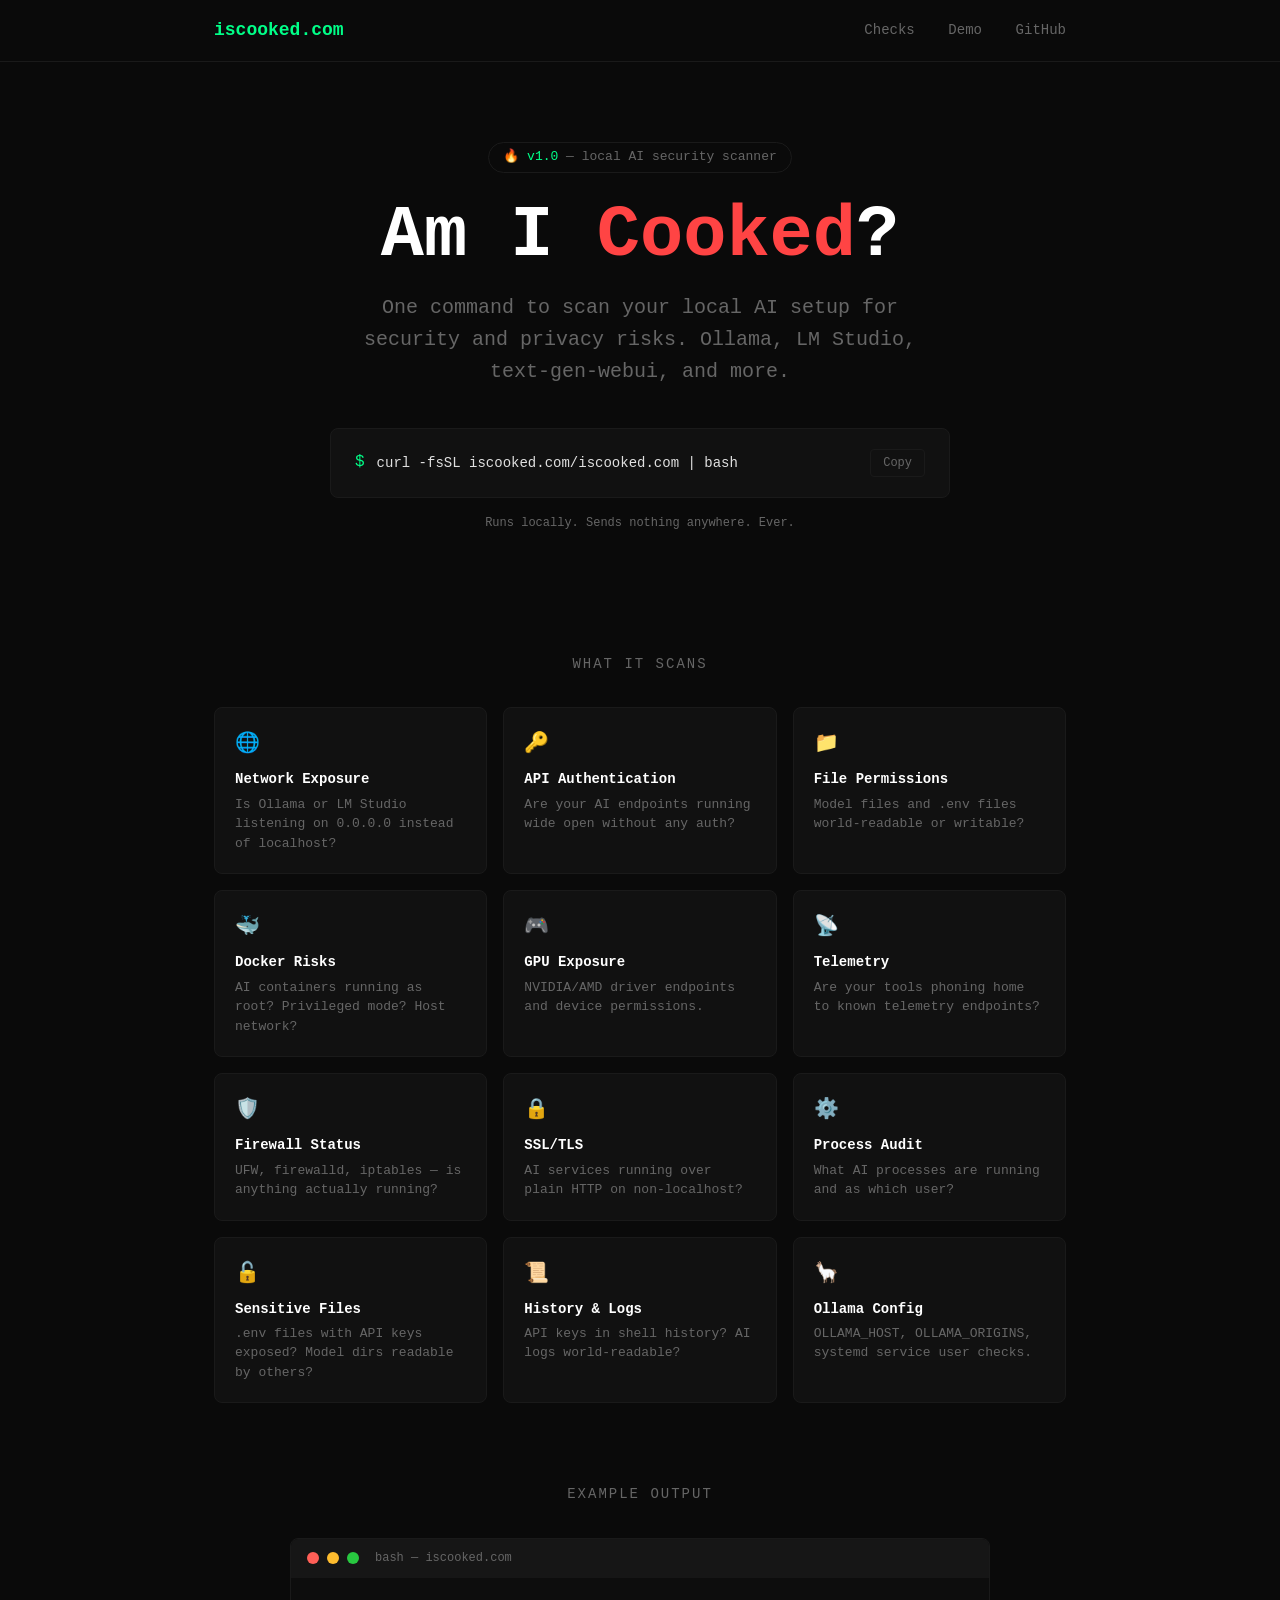
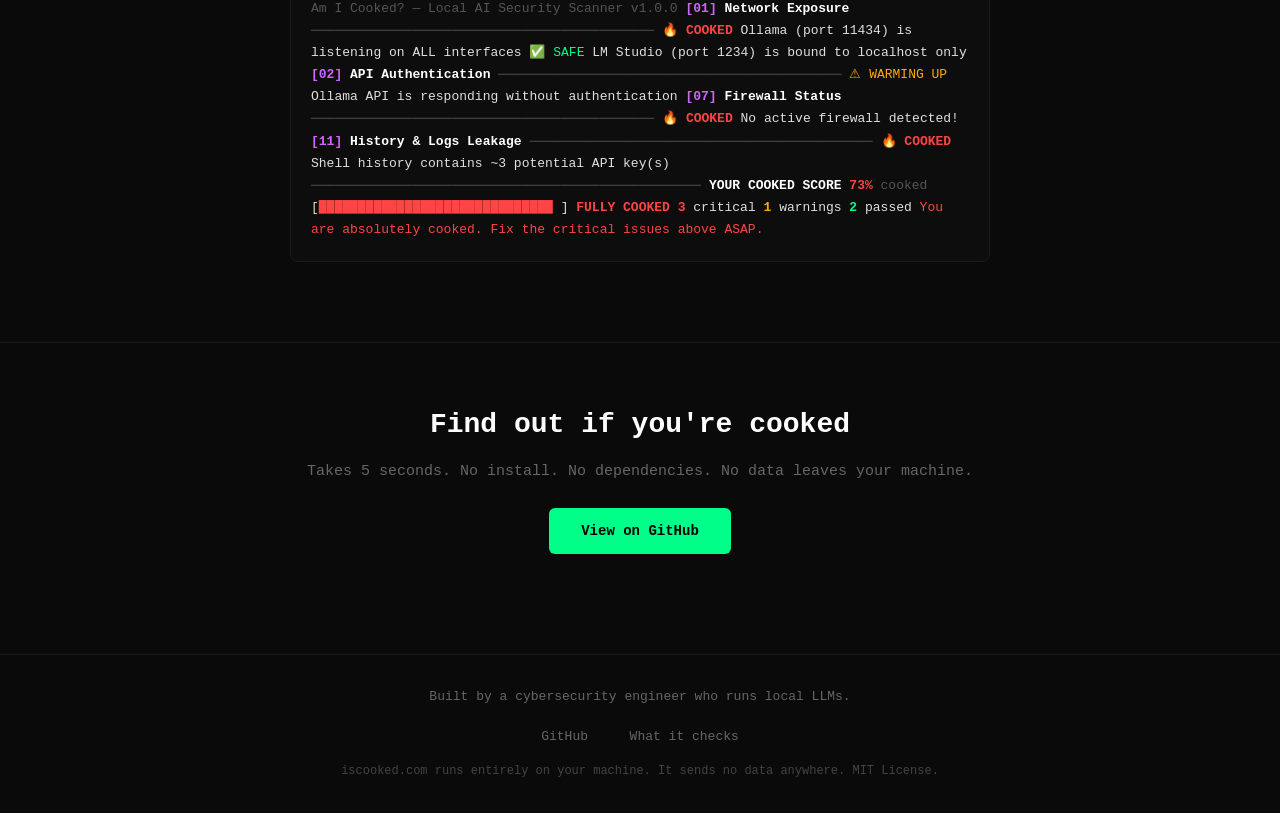
==== site/index.html @ acf77694 "Rebrand cooked.sh to iscooked.com Update all domain references across README.md, cooked.sh, and site" ====
<!DOCTYPE html>
<html lang="en">
<head>
    <meta charset="UTF-8">
    <meta name="viewport" content="width=device-width, initial-scale=1.0">
    <title>iscooked.com — Am I Cooked? Local AI Security Scanner</title>
    <meta name="description" content="Scan your local AI setup for security and privacy risks. One command to find out if your Ollama, LM Studio, or self-hosted LLM setup is cooked.">
    <style>
        * { margin: 0; padding: 0; box-sizing: border-box; }

        :root {
            --bg: #0a0a0a;
            --surface: #111111;
            --border: #1a1a1a;
            --text: #e0e0e0;
            --text-dim: #666;
            --green: #00ff88;
            --green-dim: #00cc6a;
            --red: #ff4444;
            --yellow: #ffaa00;
            --cyan: #00ccff;
            --magenta: #cc66ff;
        }

        body {
            font-family: 'SF Mono', 'Fira Code', 'JetBrains Mono', 'Cascadia Code', monospace;
            background: var(--bg);
            color: var(--text);
            line-height: 1.6;
            overflow-x: hidden;
        }

        a { color: var(--green); text-decoration: none; }
        a:hover { text-decoration: underline; }

        .container {
            max-width: 900px;
            margin: 0 auto;
            padding: 0 24px;
        }

        /* ─── Nav ─── */
        nav {
            border-bottom: 1px solid var(--border);
            padding: 16px 0;
        }
        nav .container {
            display: flex;
            justify-content: space-between;
            align-items: center;
        }
        .logo {
            font-weight: 700;
            font-size: 18px;
            color: var(--green);
        }
        .nav-links a {
            color: var(--text-dim);
            margin-left: 24px;
            font-size: 14px;
        }
        .nav-links a:hover { color: var(--green); }

        /* ─── Hero ─── */
        .hero {
            padding: 80px 0 60px;
            text-align: center;
        }
        .hero-badge {
            display: inline-block;
            padding: 4px 14px;
            border: 1px solid var(--border);
            border-radius: 20px;
            font-size: 13px;
            color: var(--text-dim);
            margin-bottom: 24px;
        }
        .hero-badge span { color: var(--green); }
        h1 {
            font-size: clamp(40px, 8vw, 72px);
            line-height: 1.1;
            margin-bottom: 16px;
            color: #fff;
        }
        h1 .fire { color: var(--red); }
        .tagline {
            font-size: clamp(16px, 2.5vw, 20px);
            color: var(--text-dim);
            max-width: 600px;
            margin: 0 auto 40px;
        }

        /* ─── Install Box ─── */
        .install-box {
            background: var(--surface);
            border: 1px solid var(--border);
            border-radius: 8px;
            padding: 20px 24px;
            max-width: 620px;
            margin: 0 auto 16px;
            display: flex;
            align-items: center;
            gap: 12px;
            cursor: pointer;
            transition: border-color 0.2s;
        }
        .install-box:hover { border-color: var(--green); }
        .install-prefix { color: var(--green); user-select: none; }
        .install-cmd { color: var(--text); flex: 1; text-align: left; font-size: 14px; word-break: break-all; }
        .install-copy {
            background: none;
            border: 1px solid var(--border);
            color: var(--text-dim);
            padding: 6px 12px;
            border-radius: 4px;
            cursor: pointer;
            font-family: inherit;
            font-size: 12px;
            transition: all 0.2s;
            white-space: nowrap;
        }
        .install-copy:hover { border-color: var(--green); color: var(--green); }
        .install-note {
            font-size: 12px;
            color: var(--text-dim);
            margin-bottom: 60px;
        }

        /* ─── Checks Grid ─── */
        .section-title {
            font-size: 14px;
            text-transform: uppercase;
            letter-spacing: 2px;
            color: var(--text-dim);
            text-align: center;
            margin-bottom: 32px;
        }
        .checks-grid {
            display: grid;
            grid-template-columns: repeat(auto-fill, minmax(250px, 1fr));
            gap: 16px;
            margin-bottom: 80px;
        }
        .check-card {
            background: var(--surface);
            border: 1px solid var(--border);
            border-radius: 8px;
            padding: 20px;
            transition: border-color 0.2s;
        }
        .check-card:hover { border-color: #333; }
        .check-icon { font-size: 20px; margin-bottom: 8px; }
        .check-name {
            font-weight: 600;
            color: #fff;
            margin-bottom: 4px;
            font-size: 14px;
        }
        .check-desc {
            font-size: 13px;
            color: var(--text-dim);
            line-height: 1.5;
        }

        /* ─── Terminal Preview ─── */
        .terminal-section {
            margin-bottom: 80px;
        }
        .terminal {
            background: #0d0d0d;
            border: 1px solid var(--border);
            border-radius: 8px;
            overflow: hidden;
            max-width: 700px;
            margin: 0 auto;
        }
        .terminal-header {
            background: #161616;
            padding: 10px 16px;
            display: flex;
            align-items: center;
            gap: 8px;
        }
        .terminal-dot {
            width: 12px;
            height: 12px;
            border-radius: 50%;
        }
        .terminal-dot.red { background: #ff5f57; }
        .terminal-dot.yellow { background: #febc2e; }
        .terminal-dot.green { background: #28c840; }
        .terminal-title {
            color: var(--text-dim);
            font-size: 12px;
            margin-left: 8px;
        }
        .terminal-body {
            padding: 20px;
            font-size: 13px;
            line-height: 1.7;
            overflow-x: auto;
        }
        .t-red { color: var(--red); }
        .t-green { color: var(--green); }
        .t-yellow { color: var(--yellow); }
        .t-cyan { color: var(--cyan); }
        .t-magenta { color: var(--magenta); }
        .t-dim { color: #555; }
        .t-bold { font-weight: 700; }
        .t-white { color: #fff; }

        /* ─── CTA ─── */
        .cta-section {
            text-align: center;
            padding: 60px 0;
            border-top: 1px solid var(--border);
            margin-bottom: 40px;
        }
        .cta-section h2 {
            font-size: 28px;
            color: #fff;
            margin-bottom: 12px;
        }
        .cta-section p {
            color: var(--text-dim);
            margin-bottom: 24px;
            font-size: 15px;
        }
        .cta-btn {
            display: inline-block;
            padding: 12px 32px;
            background: var(--green);
            color: #000;
            font-weight: 700;
            font-family: inherit;
            font-size: 14px;
            border-radius: 6px;
            transition: opacity 0.2s;
        }
        .cta-btn:hover { opacity: 0.85; text-decoration: none; }

        /* ─── Footer ─── */
        footer {
            border-top: 1px solid var(--border);
            padding: 32px 0;
            text-align: center;
        }
        .footer-links {
            margin-bottom: 12px;
        }
        .footer-links a {
            color: var(--text-dim);
            margin: 0 16px;
            font-size: 13px;
        }
        .footer-note {
            font-size: 12px;
            color: #444;
        }
        .credibility {
            font-size: 13px;
            color: var(--text-dim);
            margin-bottom: 16px;
        }

        /* ─── Responsive ─── */
        @media (max-width: 600px) {
            .hero { padding: 48px 0 40px; }
            .install-box { flex-direction: column; text-align: center; }
            .install-cmd { text-align: center; }
            .checks-grid { grid-template-columns: 1fr; }
            .nav-links a { margin-left: 16px; font-size: 13px; }
        }
    </style>
</head>
<body>
    <nav>
        <div class="container">
            <div class="logo">iscooked.com</div>
            <div class="nav-links">
                <a href="#checks">Checks</a>
                <a href="#demo">Demo</a>
                <a href="https://github.com/jackfromcyber/iscooked.com">GitHub</a>
            </div>
        </div>
    </nav>

    <section class="hero">
        <div class="container">
            <div class="hero-badge">🔥 <span>v1.0</span> — local AI security scanner</div>
            <h1>Am I <span class="fire">Cooked</span>?</h1>
            <p class="tagline">One command to scan your local AI setup for security and privacy risks. Ollama, LM Studio, text-gen-webui, and more.</p>

            <div class="install-box" onclick="copyInstall()">
                <span class="install-prefix">$</span>
                <span class="install-cmd">curl -fsSL iscooked.com/iscooked.com | bash</span>
                <button class="install-copy" id="copyBtn">Copy</button>
            </div>
            <p class="install-note">Runs locally. Sends nothing anywhere. Ever.</p>
        </div>
    </section>

    <section id="checks">
        <div class="container">
            <p class="section-title">What it scans</p>
            <div class="checks-grid">
                <div class="check-card">
                    <div class="check-icon">🌐</div>
                    <div class="check-name">Network Exposure</div>
                    <div class="check-desc">Is Ollama or LM Studio listening on 0.0.0.0 instead of localhost?</div>
                </div>
                <div class="check-card">
                    <div class="check-icon">🔑</div>
                    <div class="check-name">API Authentication</div>
                    <div class="check-desc">Are your AI endpoints running wide open without any auth?</div>
                </div>
                <div class="check-card">
                    <div class="check-icon">📁</div>
                    <div class="check-name">File Permissions</div>
                    <div class="check-desc">Model files and .env files world-readable or writable?</div>
                </div>
                <div class="check-card">
                    <div class="check-icon">🐳</div>
                    <div class="check-name">Docker Risks</div>
                    <div class="check-desc">AI containers running as root? Privileged mode? Host network?</div>
                </div>
                <div class="check-card">
                    <div class="check-icon">🎮</div>
                    <div class="check-name">GPU Exposure</div>
                    <div class="check-desc">NVIDIA/AMD driver endpoints and device permissions.</div>
                </div>
                <div class="check-card">
                    <div class="check-icon">📡</div>
                    <div class="check-name">Telemetry</div>
                    <div class="check-desc">Are your tools phoning home to known telemetry endpoints?</div>
                </div>
                <div class="check-card">
                    <div class="check-icon">🛡️</div>
                    <div class="check-name">Firewall Status</div>
                    <div class="check-desc">UFW, firewalld, iptables — is anything actually running?</div>
                </div>
                <div class="check-card">
                    <div class="check-icon">🔒</div>
                    <div class="check-name">SSL/TLS</div>
                    <div class="check-desc">AI services running over plain HTTP on non-localhost?</div>
                </div>
                <div class="check-card">
                    <div class="check-icon">⚙️</div>
                    <div class="check-name">Process Audit</div>
                    <div class="check-desc">What AI processes are running and as which user?</div>
                </div>
                <div class="check-card">
                    <div class="check-icon">🔓</div>
                    <div class="check-name">Sensitive Files</div>
                    <div class="check-desc">.env files with API keys exposed? Model dirs readable by others?</div>
                </div>
                <div class="check-card">
                    <div class="check-icon">📜</div>
                    <div class="check-name">History & Logs</div>
                    <div class="check-desc">API keys in shell history? AI logs world-readable?</div>
                </div>
                <div class="check-card">
                    <div class="check-icon">🦙</div>
                    <div class="check-name">Ollama Config</div>
                    <div class="check-desc">OLLAMA_HOST, OLLAMA_ORIGINS, systemd service user checks.</div>
                </div>
            </div>
        </div>
    </section>

    <section id="demo" class="terminal-section">
        <div class="container">
            <p class="section-title">Example output</p>
            <div class="terminal">
                <div class="terminal-header">
                    <div class="terminal-dot red"></div>
                    <div class="terminal-dot yellow"></div>
                    <div class="terminal-dot green"></div>
                    <span class="terminal-title">bash — iscooked.com</span>
                </div>
                <div class="terminal-body">
<span class="t-dim">  Am I Cooked? — Local AI Security Scanner v1.0.0</span>

  <span class="t-magenta t-bold">[01]</span> <span class="t-white t-bold">Network Exposure</span>
  <span class="t-dim">  ────────────────────────────────────────────</span>
  <span class="t-red t-bold">🔥 COOKED</span>  Ollama (port 11434) is listening on ALL interfaces
  <span class="t-green">✅ SAFE</span>    LM Studio (port 1234) is bound to localhost only

  <span class="t-magenta t-bold">[02]</span> <span class="t-white t-bold">API Authentication</span>
  <span class="t-dim">  ────────────────────────────────────────────</span>
  <span class="t-yellow">⚠  WARMING UP</span>  Ollama API is responding without authentication

  <span class="t-magenta t-bold">[07]</span> <span class="t-white t-bold">Firewall Status</span>
  <span class="t-dim">  ────────────────────────────────────────────</span>
  <span class="t-red t-bold">🔥 COOKED</span>  No active firewall detected!

  <span class="t-magenta t-bold">[11]</span> <span class="t-white t-bold">History &amp; Logs Leakage</span>
  <span class="t-dim">  ────────────────────────────────────────────</span>
  <span class="t-red t-bold">🔥 COOKED</span>  Shell history contains ~3 potential API key(s)

  <span class="t-dim">──────────────────────────────────────────────────</span>

  <span class="t-white t-bold">YOUR COOKED SCORE</span>

  <span class="t-red t-bold">73%</span> <span class="t-dim">cooked</span>  [<span class="t-red">██████████████████████████████          </span>]

  <span class="t-red t-bold">FULLY COOKED</span>

  <span class="t-red t-bold">3</span> critical  <span class="t-yellow t-bold">1</span> warnings  <span class="t-green t-bold">2</span> passed

  <span class="t-red">You are absolutely cooked. Fix the critical issues above ASAP.</span>
                </div>
            </div>
        </div>
    </section>

    <section class="cta-section">
        <div class="container">
            <h2>Find out if you're cooked</h2>
            <p>Takes 5 seconds. No install. No dependencies. No data leaves your machine.</p>
            <a href="https://github.com/jackfromcyber/iscooked.com" class="cta-btn">View on GitHub</a>
        </div>
    </section>

    <footer>
        <div class="container">
            <p class="credibility">Built by a cybersecurity engineer who runs local LLMs.</p>
            <div class="footer-links">
                <a href="https://github.com/jackfromcyber/iscooked.com">GitHub</a>
                <a href="#checks">What it checks</a>
            </div>
            <p class="footer-note">iscooked.com runs entirely on your machine. It sends no data anywhere. MIT License.</p>
        </div>
    </footer>

    <script>
        function copyInstall() {
            navigator.clipboard.writeText('curl -fsSL iscooked.com/iscooked.com | bash').then(() => {
                const btn = document.getElementById('copyBtn');
                btn.textContent = 'Copied!';
                btn.style.color = 'var(--green)';
                btn.style.borderColor = 'var(--green)';
                setTimeout(() => {
                    btn.textContent = 'Copy';
                    btn.style.color = '';
                    btn.style.borderColor = '';
                }, 2000);
            });
        }
    </script>
</body>
</html>
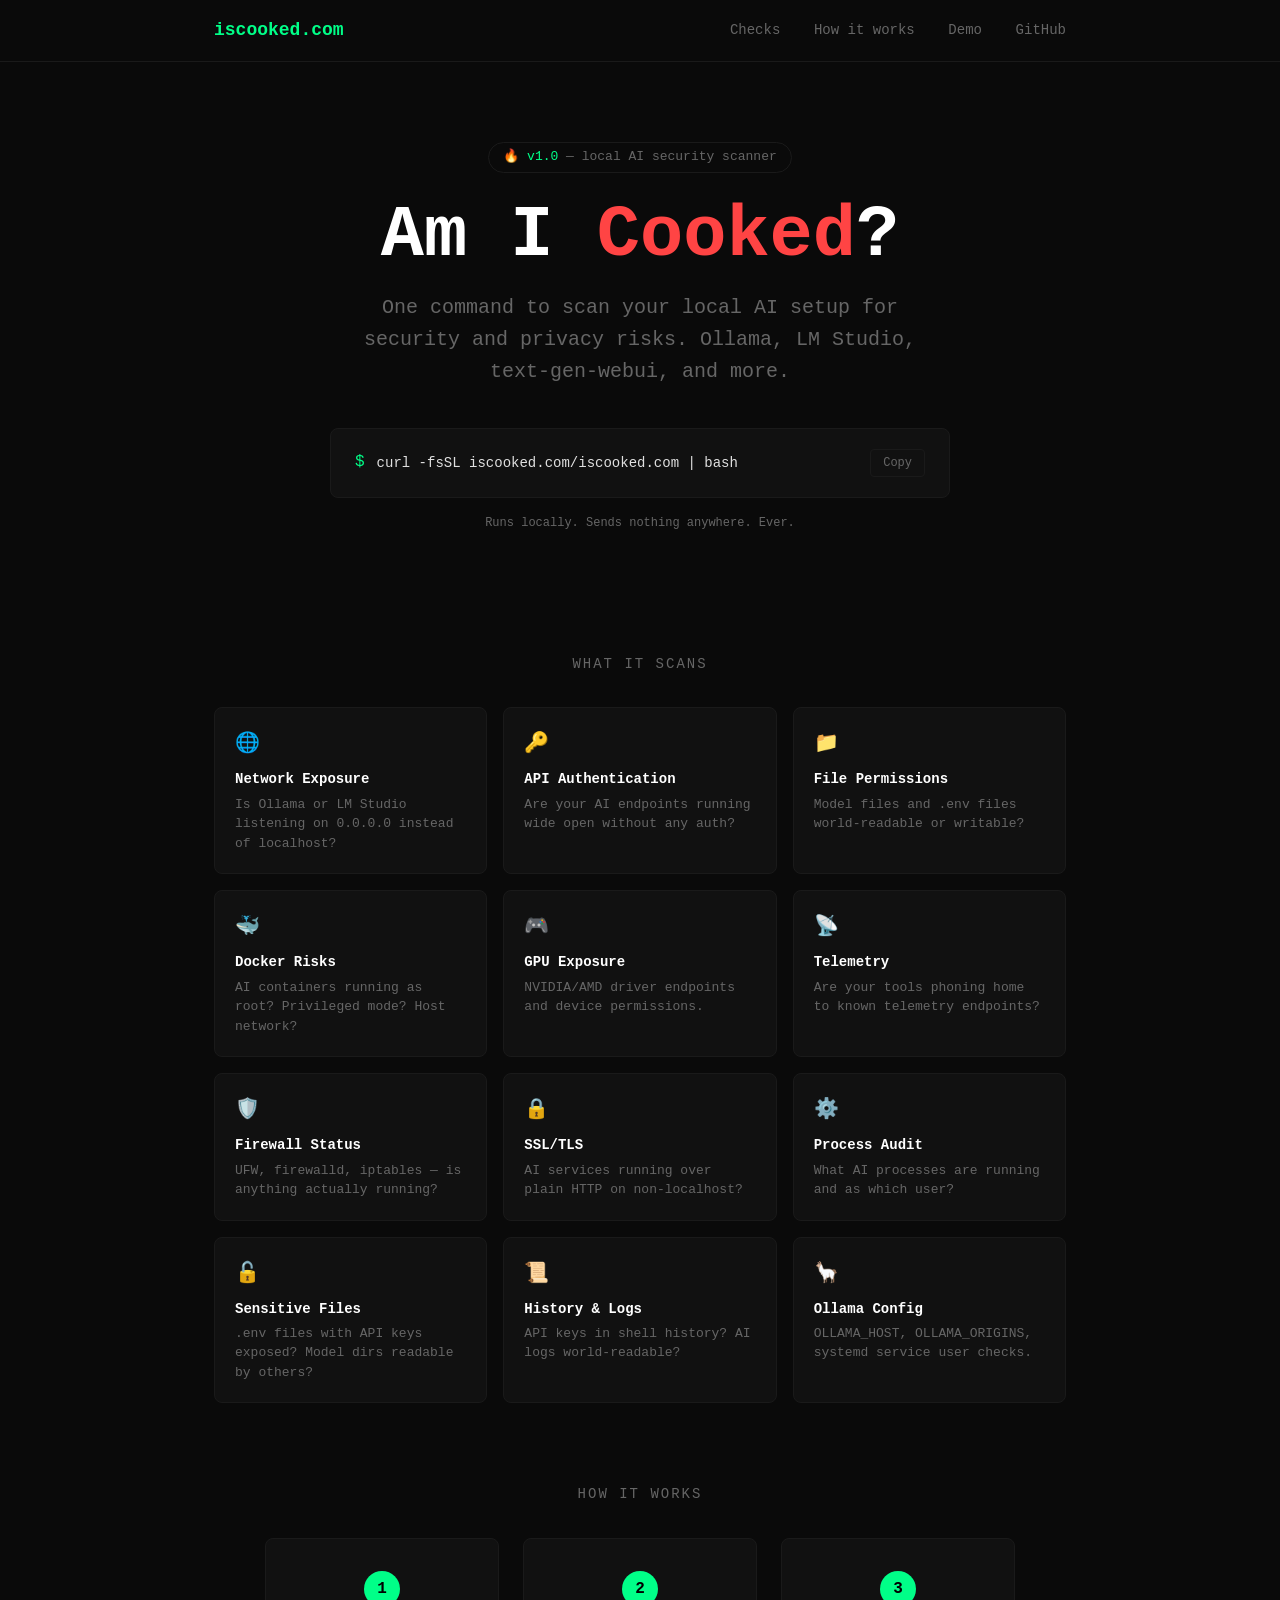
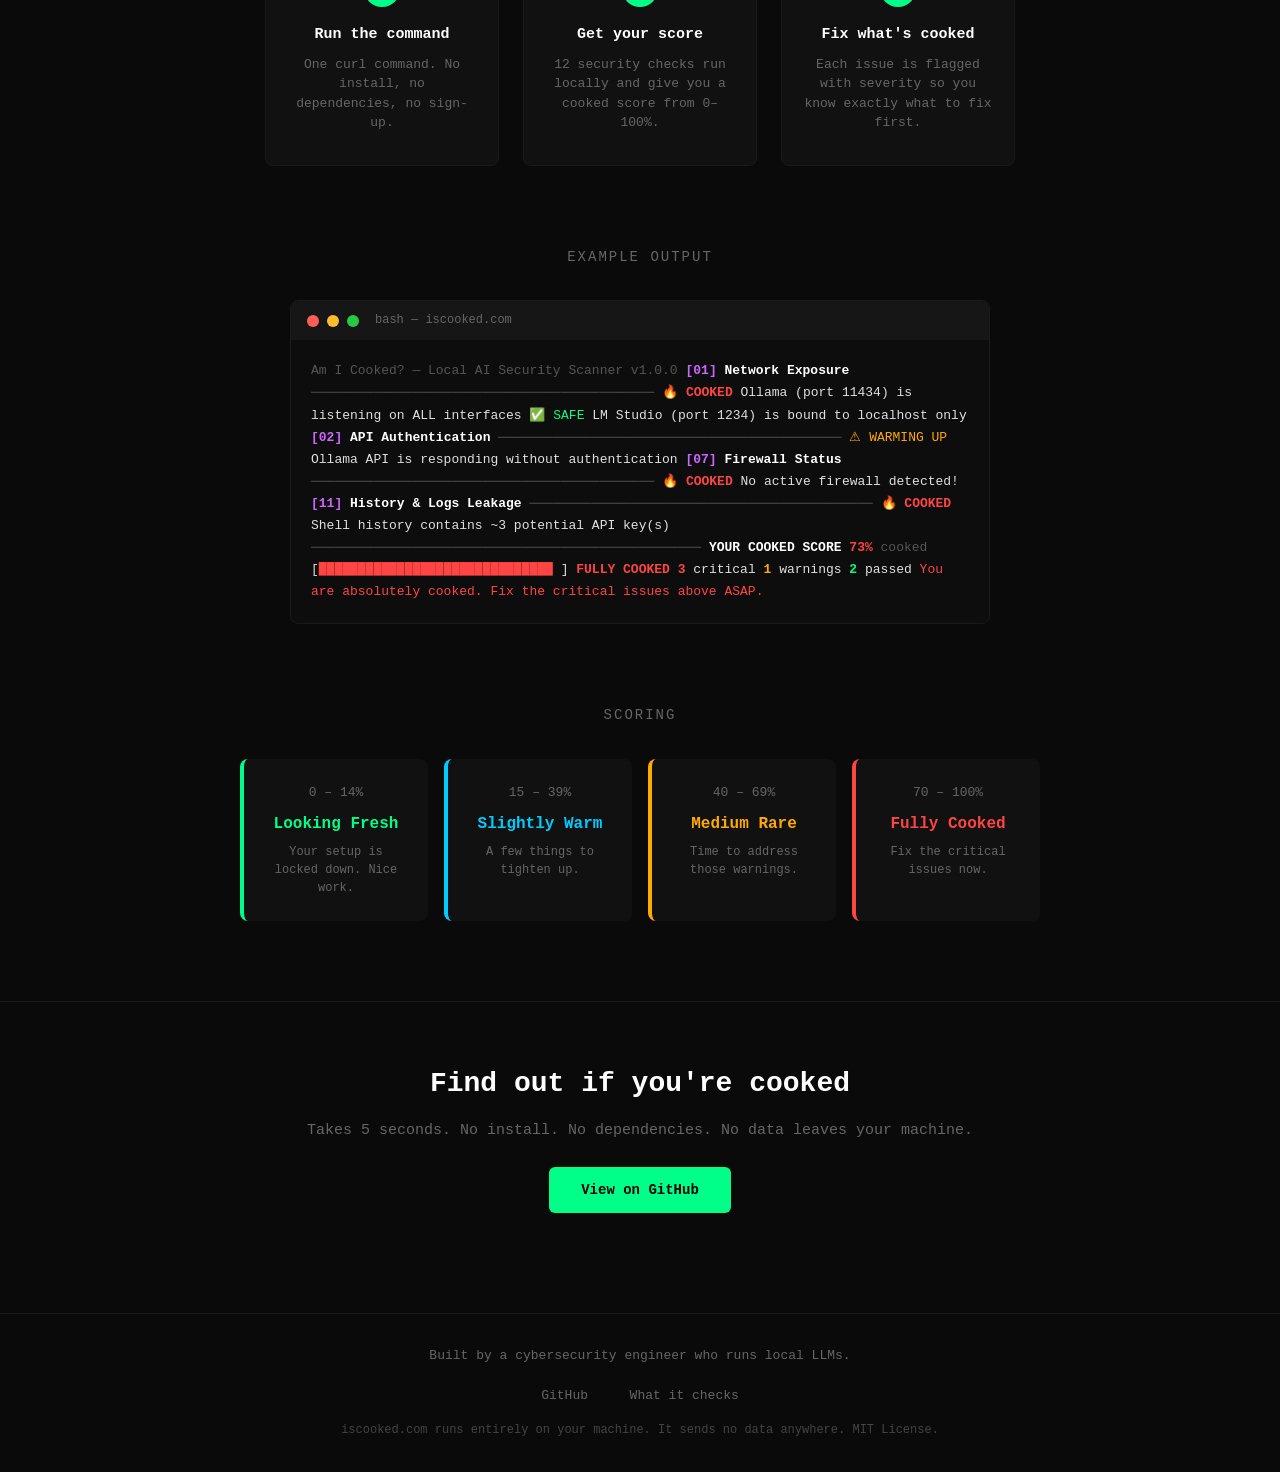
==== commit 23c9a056: "fix: macOS compatibility, update GitHub links, polish landing page - Add OS detection and portable h" ====
--- a/site/index.html
+++ b/site/index.html
@@ -5,6 +5,17 @@
     <meta name="viewport" content="width=device-width, initial-scale=1.0">
     <title>iscooked.com — Am I Cooked? Local AI Security Scanner</title>
     <meta name="description" content="Scan your local AI setup for security and privacy risks. One command to find out if your Ollama, LM Studio, or self-hosted LLM setup is cooked.">
+
+    <!-- OG Meta Tags -->
+    <meta property="og:title" content="iscooked.com — Am I Cooked?">
+    <meta property="og:description" content="One command to scan your local AI setup for security and privacy risks. Ollama, LM Studio, text-gen-webui, and more.">
+    <meta property="og:image" content="https://iscooked.com/og-image.png">
+    <meta property="og:url" content="https://iscooked.com">
+    <meta name="twitter:card" content="summary_large_image">
+
+    <!-- Emoji Favicon -->
+    <link rel="icon" href="data:image/svg+xml,<svg xmlns='http://www.w3.org/2000/svg' viewBox='0 0 100 100'><text y='.9em' font-size='90'>🔥</text></svg>">
+
     <style>
         * { margin: 0; padding: 0; box-sizing: border-box; }
 
@@ -21,6 +32,8 @@
             --cyan: #00ccff;
             --magenta: #cc66ff;
         }
+
+        html { scroll-behavior: smooth; }
 
         body {
             font-family: 'SF Mono', 'Fira Code', 'JetBrains Mono', 'Cascadia Code', monospace;
@@ -126,7 +139,7 @@
             margin-bottom: 60px;
         }
 
-        /* ─── Checks Grid ─── */
+        /* ─── Section Titles ─── */
         .section-title {
             font-size: 14px;
             text-transform: uppercase;
@@ -135,6 +148,8 @@
             text-align: center;
             margin-bottom: 32px;
         }
+
+        /* ─── Checks Grid ─── */
         .checks-grid {
             display: grid;
             grid-template-columns: repeat(auto-fill, minmax(250px, 1fr));
@@ -157,6 +172,48 @@
             font-size: 14px;
         }
         .check-desc {
+            font-size: 13px;
+            color: var(--text-dim);
+            line-height: 1.5;
+        }
+
+        /* ─── How It Works ─── */
+        .how-it-works {
+            padding: 0 0 80px;
+        }
+        .steps-grid {
+            display: grid;
+            grid-template-columns: repeat(auto-fit, minmax(220px, 1fr));
+            gap: 24px;
+            max-width: 750px;
+            margin: 0 auto;
+        }
+        .step-card {
+            text-align: center;
+            padding: 32px 20px;
+            background: var(--surface);
+            border: 1px solid var(--border);
+            border-radius: 8px;
+        }
+        .step-number {
+            display: inline-block;
+            width: 36px;
+            height: 36px;
+            line-height: 36px;
+            border-radius: 50%;
+            background: var(--green);
+            color: #000;
+            font-weight: 700;
+            font-size: 16px;
+            margin-bottom: 16px;
+        }
+        .step-title {
+            font-weight: 600;
+            color: #fff;
+            margin-bottom: 8px;
+            font-size: 15px;
+        }
+        .step-desc {
             font-size: 13px;
             color: var(--text-dim);
             line-height: 1.5;
@@ -208,6 +265,48 @@
         .t-dim { color: #555; }
         .t-bold { font-weight: 700; }
         .t-white { color: #fff; }
+
+        /* ─── Scoring Section ─── */
+        .scoring-section {
+            padding: 0 0 80px;
+        }
+        .scoring-grid {
+            display: grid;
+            grid-template-columns: repeat(auto-fit, minmax(180px, 1fr));
+            gap: 16px;
+            max-width: 800px;
+            margin: 0 auto;
+        }
+        .score-card {
+            background: var(--surface);
+            border-radius: 8px;
+            padding: 24px 20px;
+            text-align: center;
+            border-left: 4px solid;
+        }
+        .score-card.fresh { border-left-color: var(--green); }
+        .score-card.warm { border-left-color: var(--cyan); }
+        .score-card.medium { border-left-color: var(--yellow); }
+        .score-card.cooked { border-left-color: var(--red); }
+        .score-range {
+            font-size: 13px;
+            color: var(--text-dim);
+            margin-bottom: 8px;
+        }
+        .score-label {
+            font-weight: 700;
+            font-size: 16px;
+            margin-bottom: 6px;
+        }
+        .score-card.fresh .score-label { color: var(--green); }
+        .score-card.warm .score-label { color: var(--cyan); }
+        .score-card.medium .score-label { color: var(--yellow); }
+        .score-card.cooked .score-label { color: var(--red); }
+        .score-detail {
+            font-size: 12px;
+            color: var(--text-dim);
+            line-height: 1.5;
+        }
 
         /* ─── CTA ─── */
         .cta-section {
@@ -269,6 +368,8 @@
             .install-box { flex-direction: column; text-align: center; }
             .install-cmd { text-align: center; }
             .checks-grid { grid-template-columns: 1fr; }
+            .steps-grid { grid-template-columns: 1fr; }
+            .scoring-grid { grid-template-columns: 1fr 1fr; }
             .nav-links a { margin-left: 16px; font-size: 13px; }
         }
     </style>
@@ -279,8 +380,9 @@
             <div class="logo">iscooked.com</div>
             <div class="nav-links">
                 <a href="#checks">Checks</a>
+                <a href="#how-it-works">How it works</a>
                 <a href="#demo">Demo</a>
-                <a href="https://github.com/jackfromcyber/iscooked.com">GitHub</a>
+                <a href="https://github.com/dinosoup1/iscooked" target="_blank" rel="noopener noreferrer">GitHub</a>
             </div>
         </div>
     </nav>
@@ -363,6 +465,29 @@
                     <div class="check-icon">🦙</div>
                     <div class="check-name">Ollama Config</div>
                     <div class="check-desc">OLLAMA_HOST, OLLAMA_ORIGINS, systemd service user checks.</div>
+                </div>
+            </div>
+        </div>
+    </section>
+
+    <section id="how-it-works" class="how-it-works">
+        <div class="container">
+            <p class="section-title">How it works</p>
+            <div class="steps-grid">
+                <div class="step-card">
+                    <div class="step-number">1</div>
+                    <div class="step-title">Run the command</div>
+                    <div class="step-desc">One curl command. No install, no dependencies, no sign-up.</div>
+                </div>
+                <div class="step-card">
+                    <div class="step-number">2</div>
+                    <div class="step-title">Get your score</div>
+                    <div class="step-desc">12 security checks run locally and give you a cooked score from 0–100%.</div>
+                </div>
+                <div class="step-card">
+                    <div class="step-number">3</div>
+                    <div class="step-title">Fix what's cooked</div>
+                    <div class="step-desc">Each issue is flagged with severity so you know exactly what to fix first.</div>
                 </div>
             </div>
         </div>
@@ -414,11 +539,39 @@
         </div>
     </section>
 
+    <section id="scoring" class="scoring-section">
+        <div class="container">
+            <p class="section-title">Scoring</p>
+            <div class="scoring-grid">
+                <div class="score-card fresh">
+                    <div class="score-range">0 – 14%</div>
+                    <div class="score-label">Looking Fresh</div>
+                    <div class="score-detail">Your setup is locked down. Nice work.</div>
+                </div>
+                <div class="score-card warm">
+                    <div class="score-range">15 – 39%</div>
+                    <div class="score-label">Slightly Warm</div>
+                    <div class="score-detail">A few things to tighten up.</div>
+                </div>
+                <div class="score-card medium">
+                    <div class="score-range">40 – 69%</div>
+                    <div class="score-label">Medium Rare</div>
+                    <div class="score-detail">Time to address those warnings.</div>
+                </div>
+                <div class="score-card cooked">
+                    <div class="score-range">70 – 100%</div>
+                    <div class="score-label">Fully Cooked</div>
+                    <div class="score-detail">Fix the critical issues now.</div>
+                </div>
+            </div>
+        </div>
+    </section>
+
     <section class="cta-section">
         <div class="container">
             <h2>Find out if you're cooked</h2>
             <p>Takes 5 seconds. No install. No dependencies. No data leaves your machine.</p>
-            <a href="https://github.com/jackfromcyber/iscooked.com" class="cta-btn">View on GitHub</a>
+            <a href="https://github.com/dinosoup1/iscooked" class="cta-btn" target="_blank" rel="noopener noreferrer">View on GitHub</a>
         </div>
     </section>
 
@@ -426,7 +579,7 @@
         <div class="container">
             <p class="credibility">Built by a cybersecurity engineer who runs local LLMs.</p>
             <div class="footer-links">
-                <a href="https://github.com/jackfromcyber/iscooked.com">GitHub</a>
+                <a href="https://github.com/dinosoup1/iscooked" target="_blank" rel="noopener noreferrer">GitHub</a>
                 <a href="#checks">What it checks</a>
             </div>
             <p class="footer-note">iscooked.com runs entirely on your machine. It sends no data anywhere. MIT License.</p>
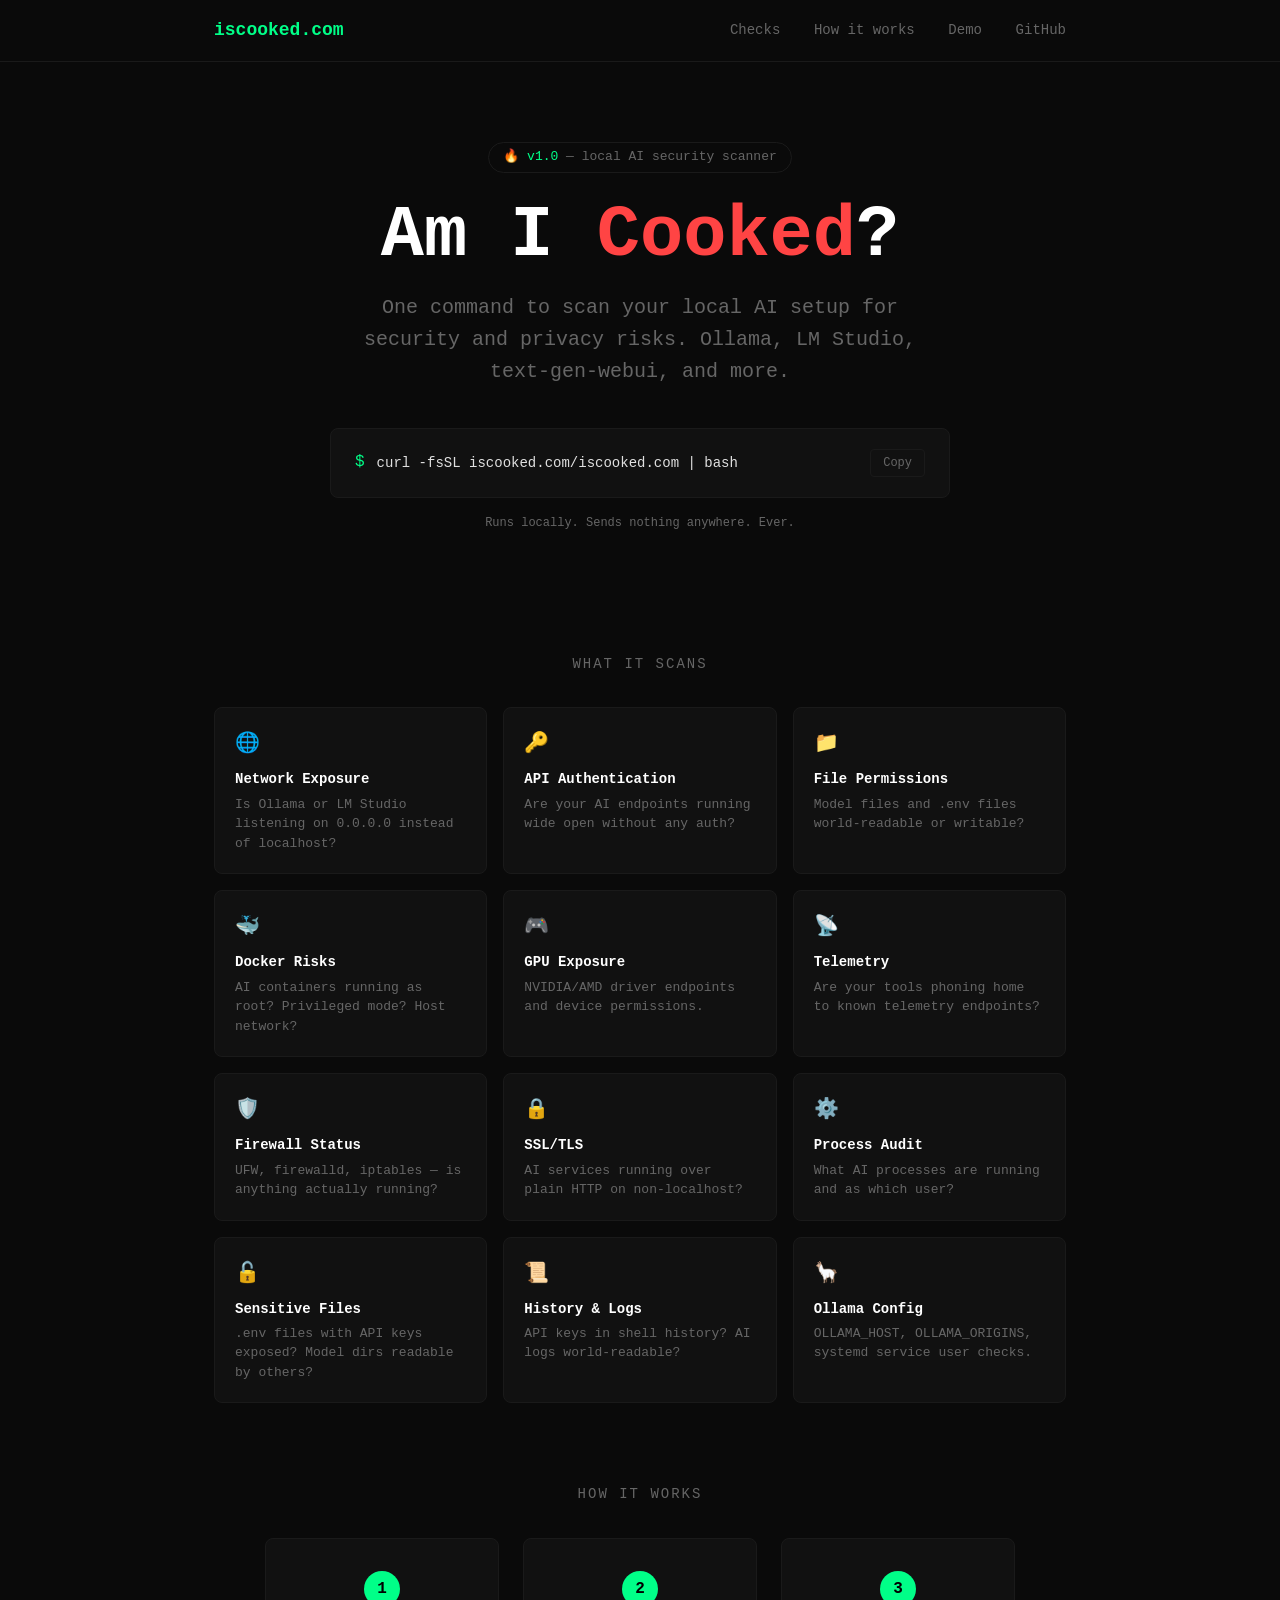
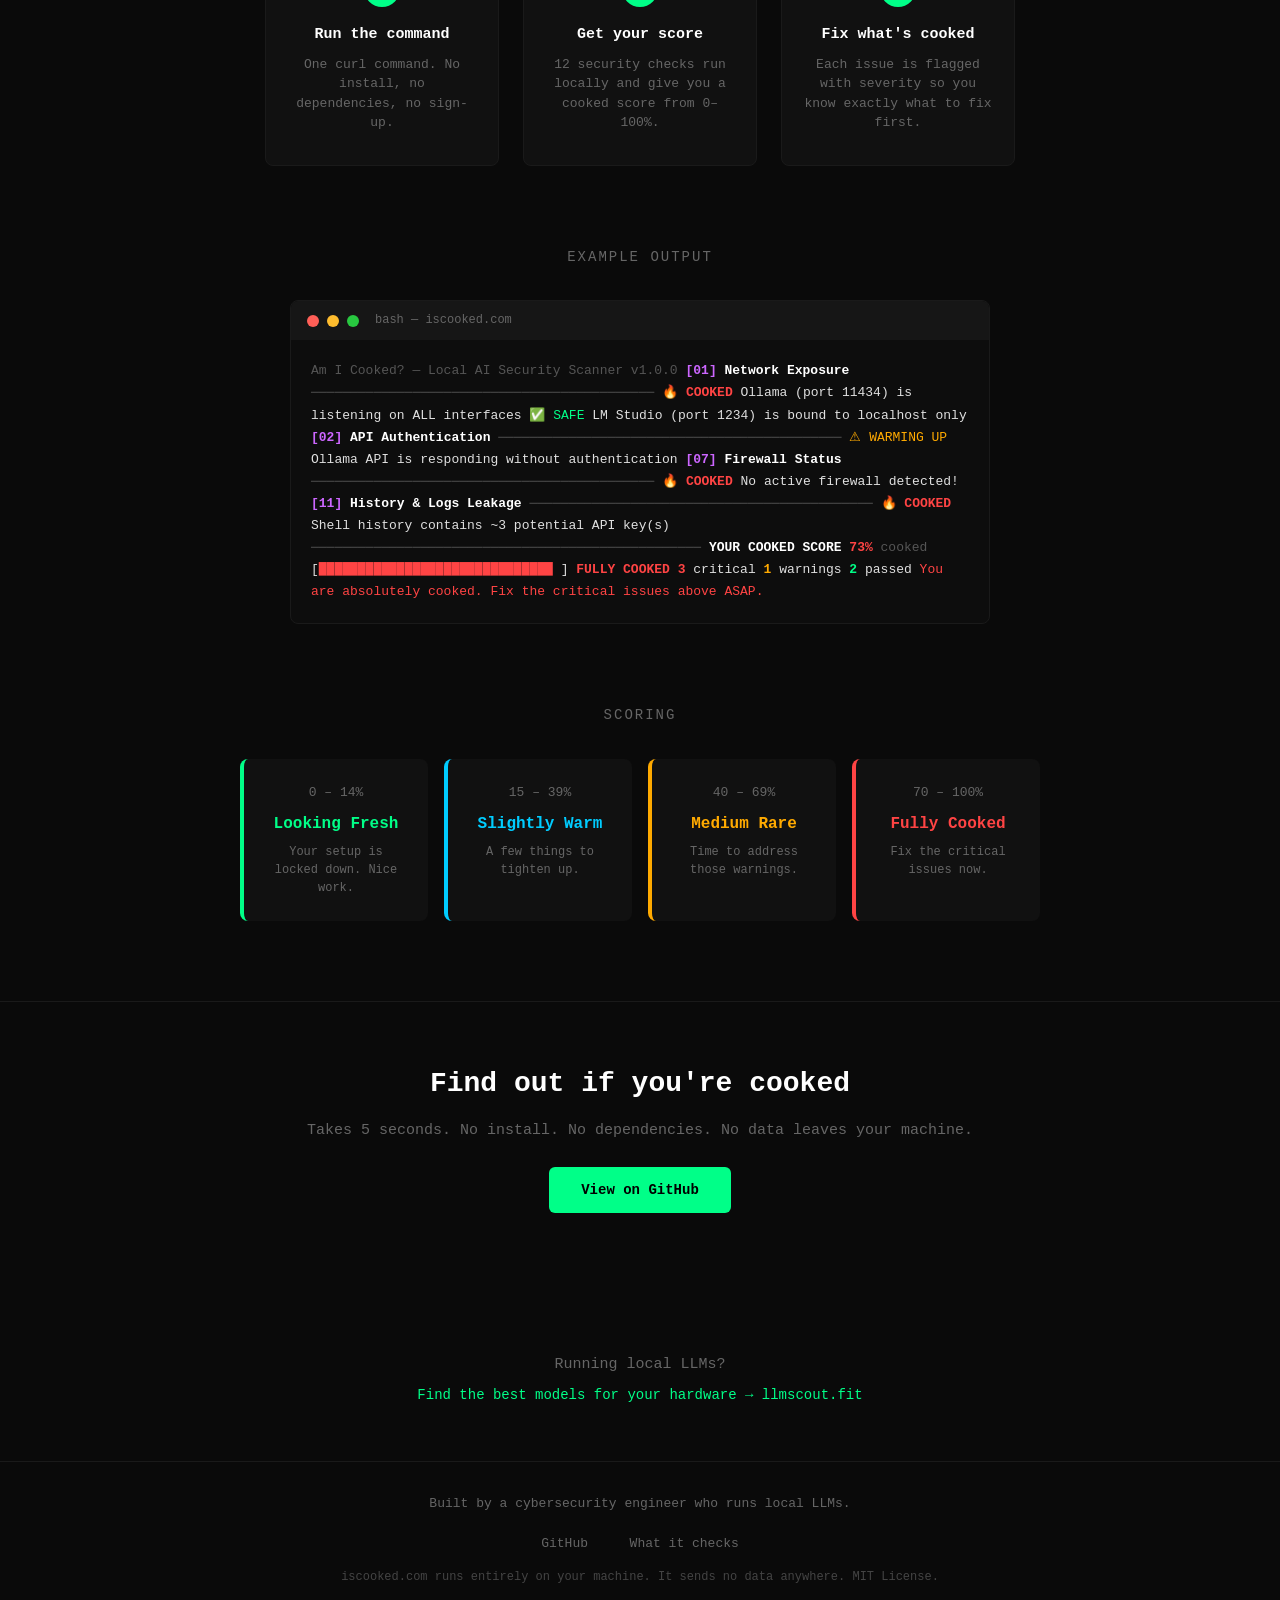
==== commit 529beb7e: "polish: README badges, sitemap, JSON-LD, OG template, cross-links Co-Authored-By: Claude Opus 4.6 <n" ====
--- a/site/index.html
+++ b/site/index.html
@@ -12,6 +12,24 @@
     <meta property="og:image" content="https://iscooked.com/og-image.png">
     <meta property="og:url" content="https://iscooked.com">
     <meta name="twitter:card" content="summary_large_image">
+
+    <!-- JSON-LD Structured Data -->
+    <script type="application/ld+json">
+    {
+      "@context": "https://schema.org",
+      "@type": "SoftwareApplication",
+      "name": "iscooked",
+      "description": "One-command security scanner for local AI setups. Checks Ollama, LM Studio, and self-hosted LLMs for security risks.",
+      "url": "https://iscooked.com",
+      "applicationCategory": "SecurityApplication",
+      "operatingSystem": "Linux, macOS",
+      "offers": { "@type": "Offer", "price": "0", "priceCurrency": "USD" },
+      "author": { "@type": "Person", "name": "dinosoup1", "url": "https://github.com/dinosoup1" },
+      "license": "https://opensource.org/licenses/MIT",
+      "softwareVersion": "1.0.0",
+      "programmingLanguage": "Bash"
+    }
+    </script>
 
     <!-- Emoji Favicon -->
     <link rel="icon" href="data:image/svg+xml,<svg xmlns='http://www.w3.org/2000/svg' viewBox='0 0 100 100'><text y='.9em' font-size='90'>🔥</text></svg>">
@@ -575,6 +593,13 @@
         </div>
     </section>
 
+    <section class="see-also-section">
+        <div class="container" style="text-align: center; padding: 40px 0;">
+            <p style="font-size: 15px; color: var(--text-dim); margin-bottom: 6px;">Running local LLMs?</p>
+            <p style="margin-bottom: 12px;"><a href="https://llmscout.fit" target="_blank" rel="noopener noreferrer" style="color: var(--green); font-size: 14px;">Find the best models for your hardware &rarr; llmscout.fit</a></p>
+        </div>
+    </section>
+
     <footer>
         <div class="container">
             <p class="credibility">Built by a cybersecurity engineer who runs local LLMs.</p>
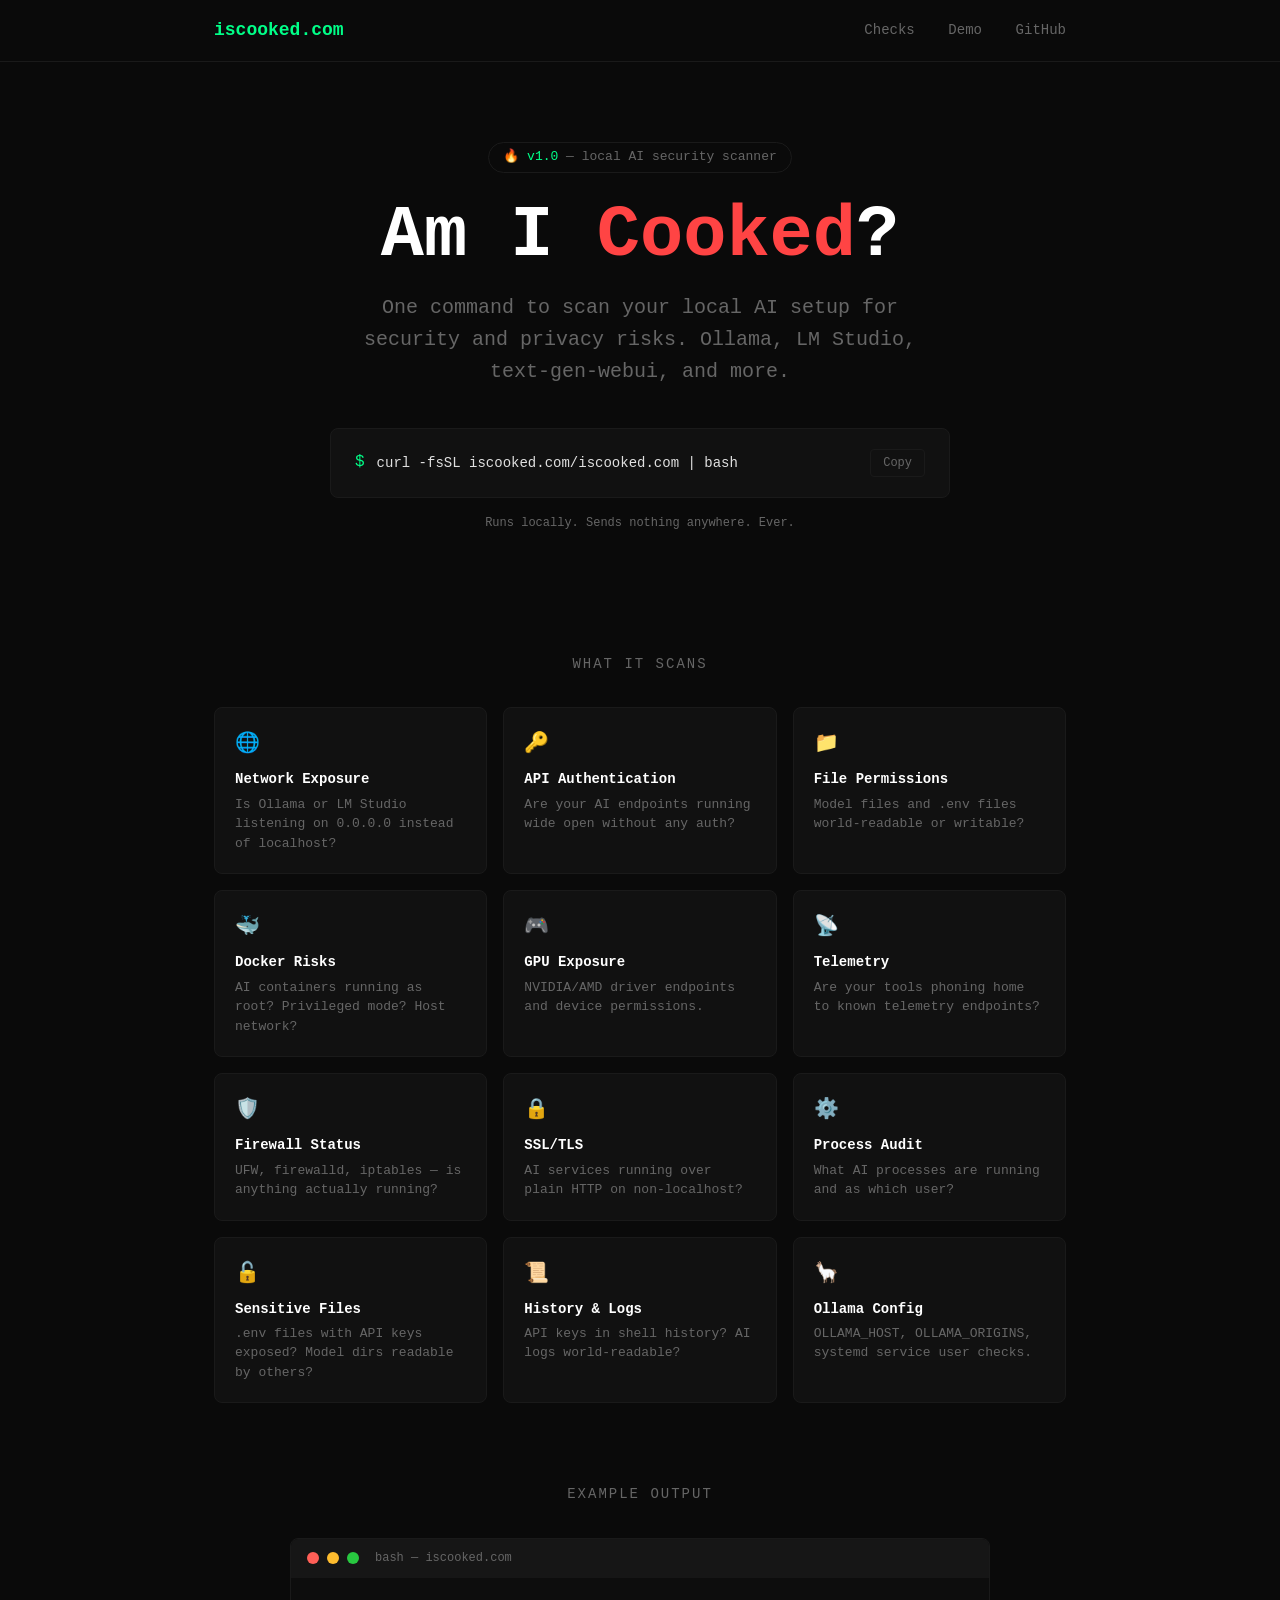
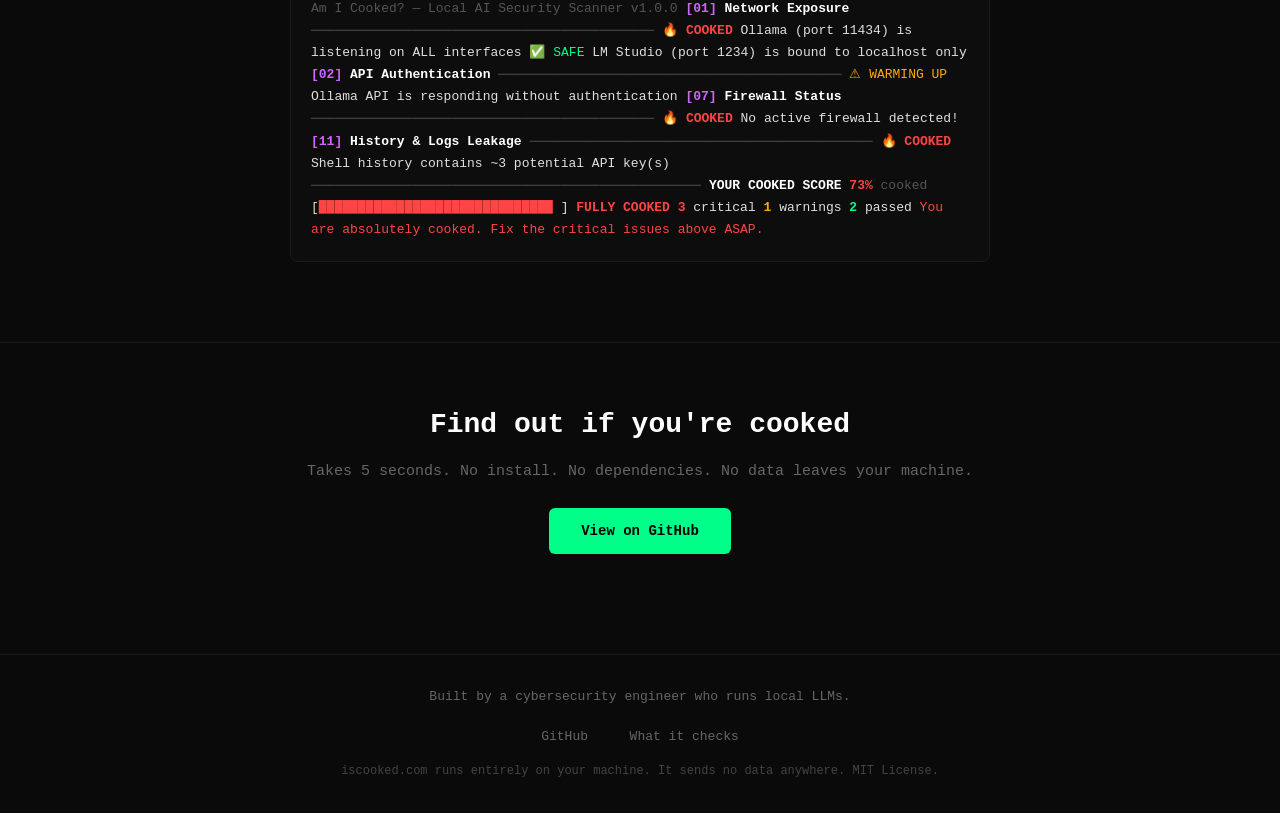
==== commit f04d390c: "HN launch prep: OG meta tags, favicon, social image - Added Open Graph + Twitter Card meta tags for " ====
--- a/site/index.html
+++ b/site/index.html
@@ -6,32 +6,21 @@
     <title>iscooked.com — Am I Cooked? Local AI Security Scanner</title>
     <meta name="description" content="Scan your local AI setup for security and privacy risks. One command to find out if your Ollama, LM Studio, or self-hosted LLM setup is cooked.">
 
-    <!-- OG Meta Tags -->
+    <!-- Open Graph / Social -->
+    <meta property="og:type" content="website">
+    <meta property="og:url" content="https://iscooked.com">
     <meta property="og:title" content="iscooked.com — Am I Cooked?">
-    <meta property="og:description" content="One command to scan your local AI setup for security and privacy risks. Ollama, LM Studio, text-gen-webui, and more.">
-    <meta property="og:image" content="https://iscooked.com/og-image.png">
-    <meta property="og:url" content="https://iscooked.com">
+    <meta property="og:description" content="One-command local AI security scanner. Find out if your Ollama, LM Studio, or self-hosted LLM setup is leaking like a sieve.">
+    <meta property="og:image" content="https://iscooked.com/og-image.svg">
+
+    <!-- Twitter -->
     <meta name="twitter:card" content="summary_large_image">
-
-    <!-- JSON-LD Structured Data -->
-    <script type="application/ld+json">
-    {
-      "@context": "https://schema.org",
-      "@type": "SoftwareApplication",
-      "name": "iscooked",
-      "description": "One-command security scanner for local AI setups. Checks Ollama, LM Studio, and self-hosted LLMs for security risks.",
-      "url": "https://iscooked.com",
-      "applicationCategory": "SecurityApplication",
-      "operatingSystem": "Linux, macOS",
-      "offers": { "@type": "Offer", "price": "0", "priceCurrency": "USD" },
-      "author": { "@type": "Person", "name": "dinosoup1", "url": "https://github.com/dinosoup1" },
-      "license": "https://opensource.org/licenses/MIT",
-      "softwareVersion": "1.0.0",
-      "programmingLanguage": "Bash"
-    }
-    </script>
-
-    <!-- Emoji Favicon -->
+    <meta name="twitter:url" content="https://iscooked.com">
+    <meta name="twitter:title" content="iscooked.com — Am I Cooked?">
+    <meta name="twitter:description" content="One-command local AI security scanner. Find out if your Ollama, LM Studio, or self-hosted LLM setup is leaking like a sieve.">
+    <meta name="twitter:image" content="https://iscooked.com/og-image.svg">
+
+    <!-- Favicon -->
     <link rel="icon" href="data:image/svg+xml,<svg xmlns='http://www.w3.org/2000/svg' viewBox='0 0 100 100'><text y='.9em' font-size='90'>🔥</text></svg>">
 
     <style>
@@ -50,8 +39,6 @@
             --cyan: #00ccff;
             --magenta: #cc66ff;
         }
-
-        html { scroll-behavior: smooth; }
 
         body {
             font-family: 'SF Mono', 'Fira Code', 'JetBrains Mono', 'Cascadia Code', monospace;
@@ -157,7 +144,7 @@
             margin-bottom: 60px;
         }
 
-        /* ─── Section Titles ─── */
+        /* ─── Checks Grid ─── */
         .section-title {
             font-size: 14px;
             text-transform: uppercase;
@@ -166,8 +153,6 @@
             text-align: center;
             margin-bottom: 32px;
         }
-
-        /* ─── Checks Grid ─── */
         .checks-grid {
             display: grid;
             grid-template-columns: repeat(auto-fill, minmax(250px, 1fr));
@@ -190,48 +175,6 @@
             font-size: 14px;
         }
         .check-desc {
-            font-size: 13px;
-            color: var(--text-dim);
-            line-height: 1.5;
-        }
-
-        /* ─── How It Works ─── */
-        .how-it-works {
-            padding: 0 0 80px;
-        }
-        .steps-grid {
-            display: grid;
-            grid-template-columns: repeat(auto-fit, minmax(220px, 1fr));
-            gap: 24px;
-            max-width: 750px;
-            margin: 0 auto;
-        }
-        .step-card {
-            text-align: center;
-            padding: 32px 20px;
-            background: var(--surface);
-            border: 1px solid var(--border);
-            border-radius: 8px;
-        }
-        .step-number {
-            display: inline-block;
-            width: 36px;
-            height: 36px;
-            line-height: 36px;
-            border-radius: 50%;
-            background: var(--green);
-            color: #000;
-            font-weight: 700;
-            font-size: 16px;
-            margin-bottom: 16px;
-        }
-        .step-title {
-            font-weight: 600;
-            color: #fff;
-            margin-bottom: 8px;
-            font-size: 15px;
-        }
-        .step-desc {
             font-size: 13px;
             color: var(--text-dim);
             line-height: 1.5;
@@ -283,48 +226,6 @@
         .t-dim { color: #555; }
         .t-bold { font-weight: 700; }
         .t-white { color: #fff; }
-
-        /* ─── Scoring Section ─── */
-        .scoring-section {
-            padding: 0 0 80px;
-        }
-        .scoring-grid {
-            display: grid;
-            grid-template-columns: repeat(auto-fit, minmax(180px, 1fr));
-            gap: 16px;
-            max-width: 800px;
-            margin: 0 auto;
-        }
-        .score-card {
-            background: var(--surface);
-            border-radius: 8px;
-            padding: 24px 20px;
-            text-align: center;
-            border-left: 4px solid;
-        }
-        .score-card.fresh { border-left-color: var(--green); }
-        .score-card.warm { border-left-color: var(--cyan); }
-        .score-card.medium { border-left-color: var(--yellow); }
-        .score-card.cooked { border-left-color: var(--red); }
-        .score-range {
-            font-size: 13px;
-            color: var(--text-dim);
-            margin-bottom: 8px;
-        }
-        .score-label {
-            font-weight: 700;
-            font-size: 16px;
-            margin-bottom: 6px;
-        }
-        .score-card.fresh .score-label { color: var(--green); }
-        .score-card.warm .score-label { color: var(--cyan); }
-        .score-card.medium .score-label { color: var(--yellow); }
-        .score-card.cooked .score-label { color: var(--red); }
-        .score-detail {
-            font-size: 12px;
-            color: var(--text-dim);
-            line-height: 1.5;
-        }
 
         /* ─── CTA ─── */
         .cta-section {
@@ -386,8 +287,6 @@
             .install-box { flex-direction: column; text-align: center; }
             .install-cmd { text-align: center; }
             .checks-grid { grid-template-columns: 1fr; }
-            .steps-grid { grid-template-columns: 1fr; }
-            .scoring-grid { grid-template-columns: 1fr 1fr; }
             .nav-links a { margin-left: 16px; font-size: 13px; }
         }
     </style>
@@ -398,9 +297,8 @@
             <div class="logo">iscooked.com</div>
             <div class="nav-links">
                 <a href="#checks">Checks</a>
-                <a href="#how-it-works">How it works</a>
                 <a href="#demo">Demo</a>
-                <a href="https://github.com/dinosoup1/iscooked" target="_blank" rel="noopener noreferrer">GitHub</a>
+                <a href="https://github.com/dinosoup1/iscooked">GitHub</a>
             </div>
         </div>
     </nav>
@@ -483,29 +381,6 @@
                     <div class="check-icon">🦙</div>
                     <div class="check-name">Ollama Config</div>
                     <div class="check-desc">OLLAMA_HOST, OLLAMA_ORIGINS, systemd service user checks.</div>
-                </div>
-            </div>
-        </div>
-    </section>
-
-    <section id="how-it-works" class="how-it-works">
-        <div class="container">
-            <p class="section-title">How it works</p>
-            <div class="steps-grid">
-                <div class="step-card">
-                    <div class="step-number">1</div>
-                    <div class="step-title">Run the command</div>
-                    <div class="step-desc">One curl command. No install, no dependencies, no sign-up.</div>
-                </div>
-                <div class="step-card">
-                    <div class="step-number">2</div>
-                    <div class="step-title">Get your score</div>
-                    <div class="step-desc">12 security checks run locally and give you a cooked score from 0–100%.</div>
-                </div>
-                <div class="step-card">
-                    <div class="step-number">3</div>
-                    <div class="step-title">Fix what's cooked</div>
-                    <div class="step-desc">Each issue is flagged with severity so you know exactly what to fix first.</div>
                 </div>
             </div>
         </div>
@@ -557,46 +432,11 @@
         </div>
     </section>
 
-    <section id="scoring" class="scoring-section">
-        <div class="container">
-            <p class="section-title">Scoring</p>
-            <div class="scoring-grid">
-                <div class="score-card fresh">
-                    <div class="score-range">0 – 14%</div>
-                    <div class="score-label">Looking Fresh</div>
-                    <div class="score-detail">Your setup is locked down. Nice work.</div>
-                </div>
-                <div class="score-card warm">
-                    <div class="score-range">15 – 39%</div>
-                    <div class="score-label">Slightly Warm</div>
-                    <div class="score-detail">A few things to tighten up.</div>
-                </div>
-                <div class="score-card medium">
-                    <div class="score-range">40 – 69%</div>
-                    <div class="score-label">Medium Rare</div>
-                    <div class="score-detail">Time to address those warnings.</div>
-                </div>
-                <div class="score-card cooked">
-                    <div class="score-range">70 – 100%</div>
-                    <div class="score-label">Fully Cooked</div>
-                    <div class="score-detail">Fix the critical issues now.</div>
-                </div>
-            </div>
-        </div>
-    </section>
-
     <section class="cta-section">
         <div class="container">
             <h2>Find out if you're cooked</h2>
             <p>Takes 5 seconds. No install. No dependencies. No data leaves your machine.</p>
-            <a href="https://github.com/dinosoup1/iscooked" class="cta-btn" target="_blank" rel="noopener noreferrer">View on GitHub</a>
-        </div>
-    </section>
-
-    <section class="see-also-section">
-        <div class="container" style="text-align: center; padding: 40px 0;">
-            <p style="font-size: 15px; color: var(--text-dim); margin-bottom: 6px;">Running local LLMs?</p>
-            <p style="margin-bottom: 12px;"><a href="https://llmscout.fit" target="_blank" rel="noopener noreferrer" style="color: var(--green); font-size: 14px;">Find the best models for your hardware &rarr; llmscout.fit</a></p>
+            <a href="https://github.com/dinosoup1/iscooked" class="cta-btn">View on GitHub</a>
         </div>
     </section>
 
@@ -604,7 +444,7 @@
         <div class="container">
             <p class="credibility">Built by a cybersecurity engineer who runs local LLMs.</p>
             <div class="footer-links">
-                <a href="https://github.com/dinosoup1/iscooked" target="_blank" rel="noopener noreferrer">GitHub</a>
+                <a href="https://github.com/dinosoup1/iscooked">GitHub</a>
                 <a href="#checks">What it checks</a>
             </div>
             <p class="footer-note">iscooked.com runs entirely on your machine. It sends no data anywhere. MIT License.</p>
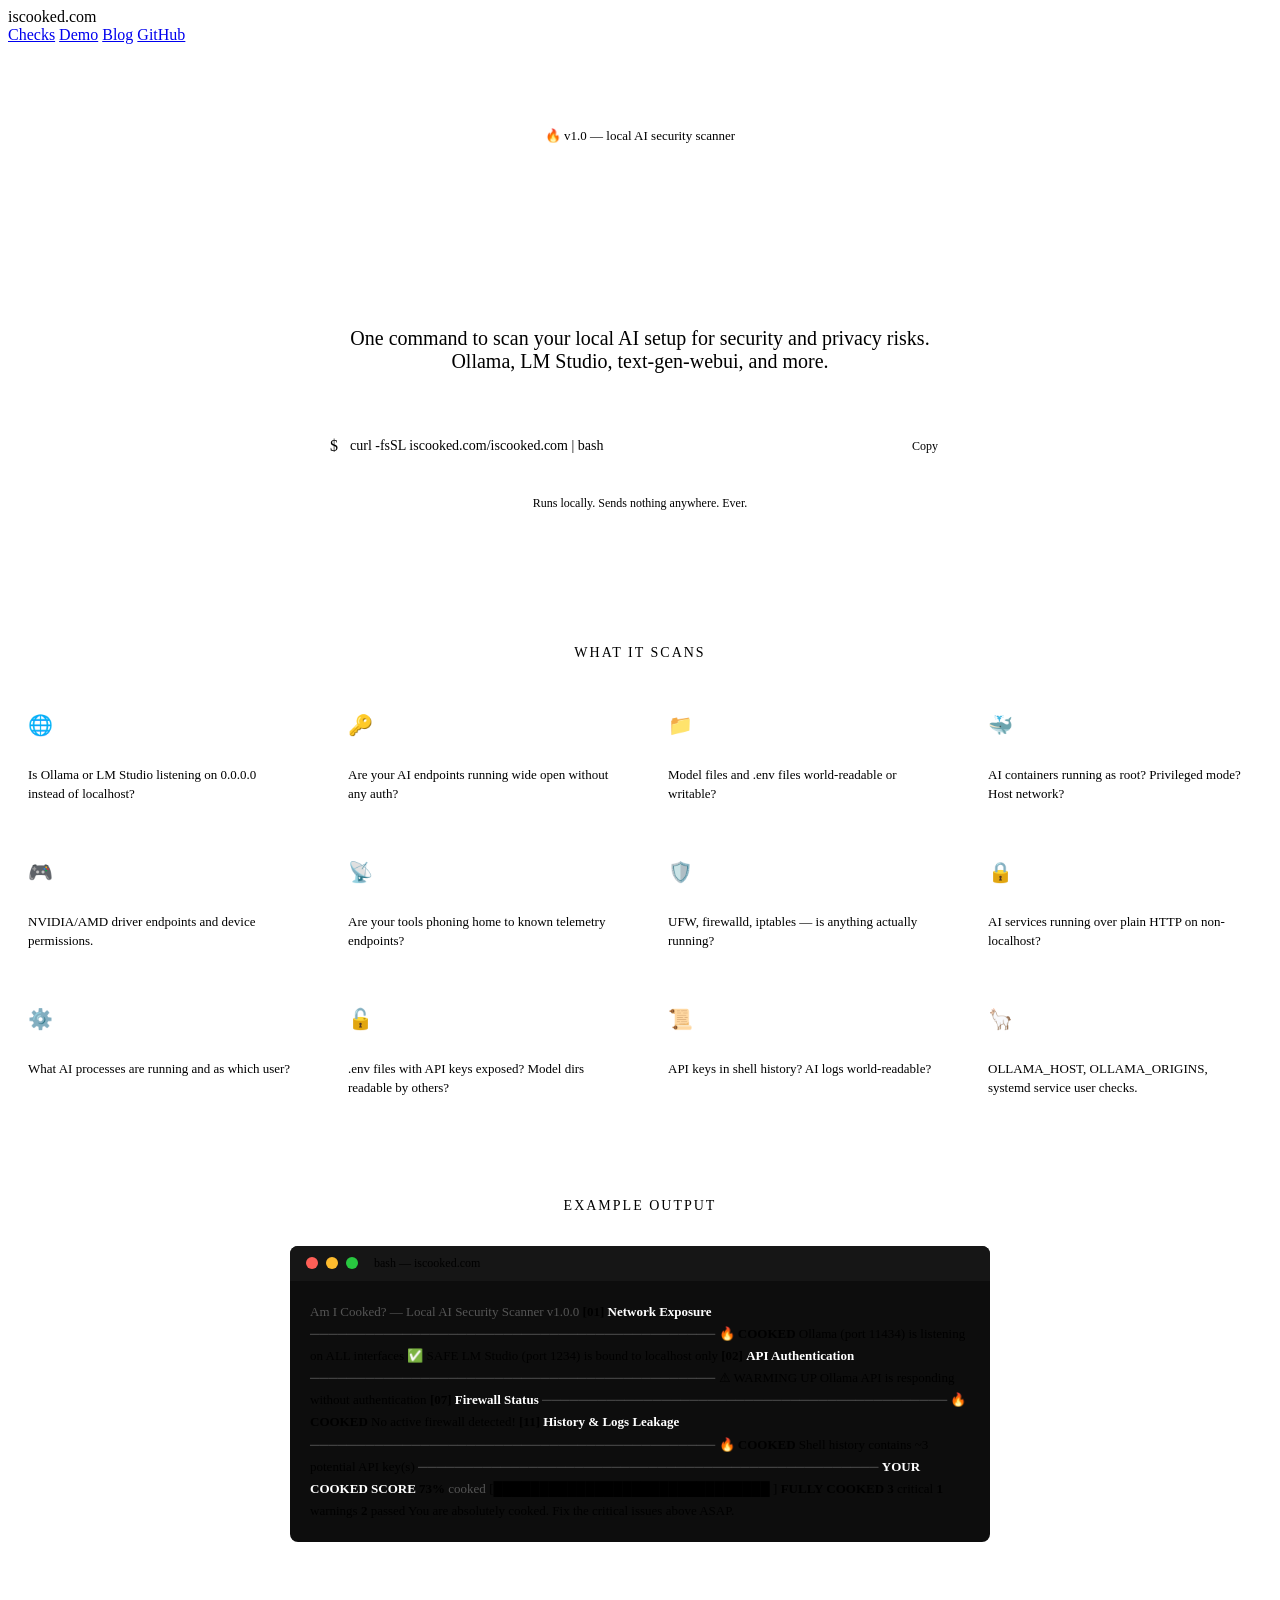
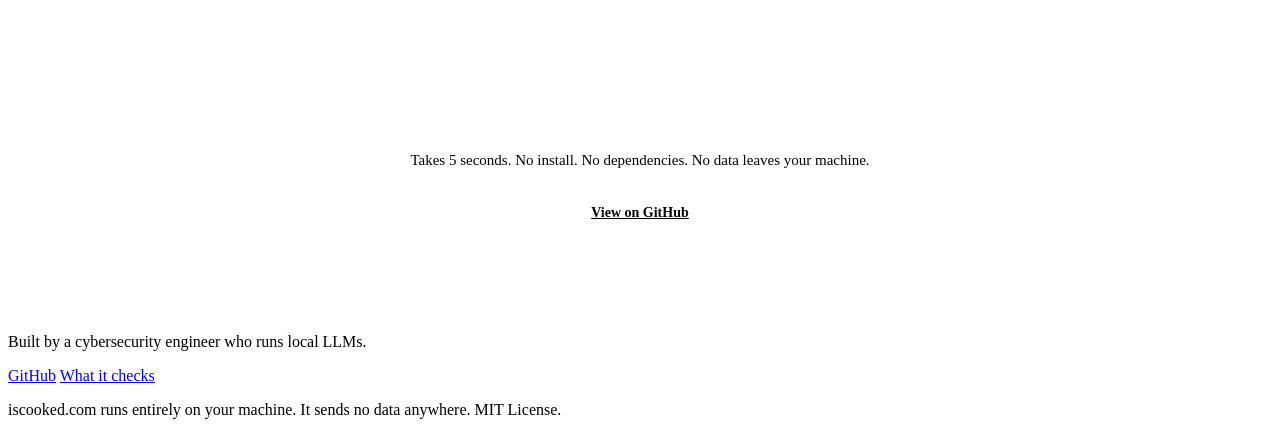
==== commit 3475df9e: "Extract shared theme CSS and scaffold blog nav Move root vars, body, nav, and footer styles from sit" ====
--- a/site/index.html
+++ b/site/index.html
@@ -23,62 +23,8 @@
     <!-- Favicon -->
     <link rel="icon" href="data:image/svg+xml,<svg xmlns='http://www.w3.org/2000/svg' viewBox='0 0 100 100'><text y='.9em' font-size='90'>🔥</text></svg>">
 
+    <link rel="stylesheet" href="/assets/theme.css">
     <style>
-        * { margin: 0; padding: 0; box-sizing: border-box; }
-
-        :root {
-            --bg: #0a0a0a;
-            --surface: #111111;
-            --border: #1a1a1a;
-            --text: #e0e0e0;
-            --text-dim: #666;
-            --green: #00ff88;
-            --green-dim: #00cc6a;
-            --red: #ff4444;
-            --yellow: #ffaa00;
-            --cyan: #00ccff;
-            --magenta: #cc66ff;
-        }
-
-        body {
-            font-family: 'SF Mono', 'Fira Code', 'JetBrains Mono', 'Cascadia Code', monospace;
-            background: var(--bg);
-            color: var(--text);
-            line-height: 1.6;
-            overflow-x: hidden;
-        }
-
-        a { color: var(--green); text-decoration: none; }
-        a:hover { text-decoration: underline; }
-
-        .container {
-            max-width: 900px;
-            margin: 0 auto;
-            padding: 0 24px;
-        }
-
-        /* ─── Nav ─── */
-        nav {
-            border-bottom: 1px solid var(--border);
-            padding: 16px 0;
-        }
-        nav .container {
-            display: flex;
-            justify-content: space-between;
-            align-items: center;
-        }
-        .logo {
-            font-weight: 700;
-            font-size: 18px;
-            color: var(--green);
-        }
-        .nav-links a {
-            color: var(--text-dim);
-            margin-left: 24px;
-            font-size: 14px;
-        }
-        .nav-links a:hover { color: var(--green); }
-
         /* ─── Hero ─── */
         .hero {
             padding: 80px 0 60px;
@@ -257,37 +203,12 @@
         }
         .cta-btn:hover { opacity: 0.85; text-decoration: none; }
 
-        /* ─── Footer ─── */
-        footer {
-            border-top: 1px solid var(--border);
-            padding: 32px 0;
-            text-align: center;
-        }
-        .footer-links {
-            margin-bottom: 12px;
-        }
-        .footer-links a {
-            color: var(--text-dim);
-            margin: 0 16px;
-            font-size: 13px;
-        }
-        .footer-note {
-            font-size: 12px;
-            color: #444;
-        }
-        .credibility {
-            font-size: 13px;
-            color: var(--text-dim);
-            margin-bottom: 16px;
-        }
-
         /* ─── Responsive ─── */
         @media (max-width: 600px) {
             .hero { padding: 48px 0 40px; }
             .install-box { flex-direction: column; text-align: center; }
             .install-cmd { text-align: center; }
             .checks-grid { grid-template-columns: 1fr; }
-            .nav-links a { margin-left: 16px; font-size: 13px; }
         }
     </style>
 </head>
@@ -298,6 +219,7 @@
             <div class="nav-links">
                 <a href="#checks">Checks</a>
                 <a href="#demo">Demo</a>
+                <a href="/blog/">Blog</a>
                 <a href="https://github.com/dinosoup1/iscooked">GitHub</a>
             </div>
         </div>
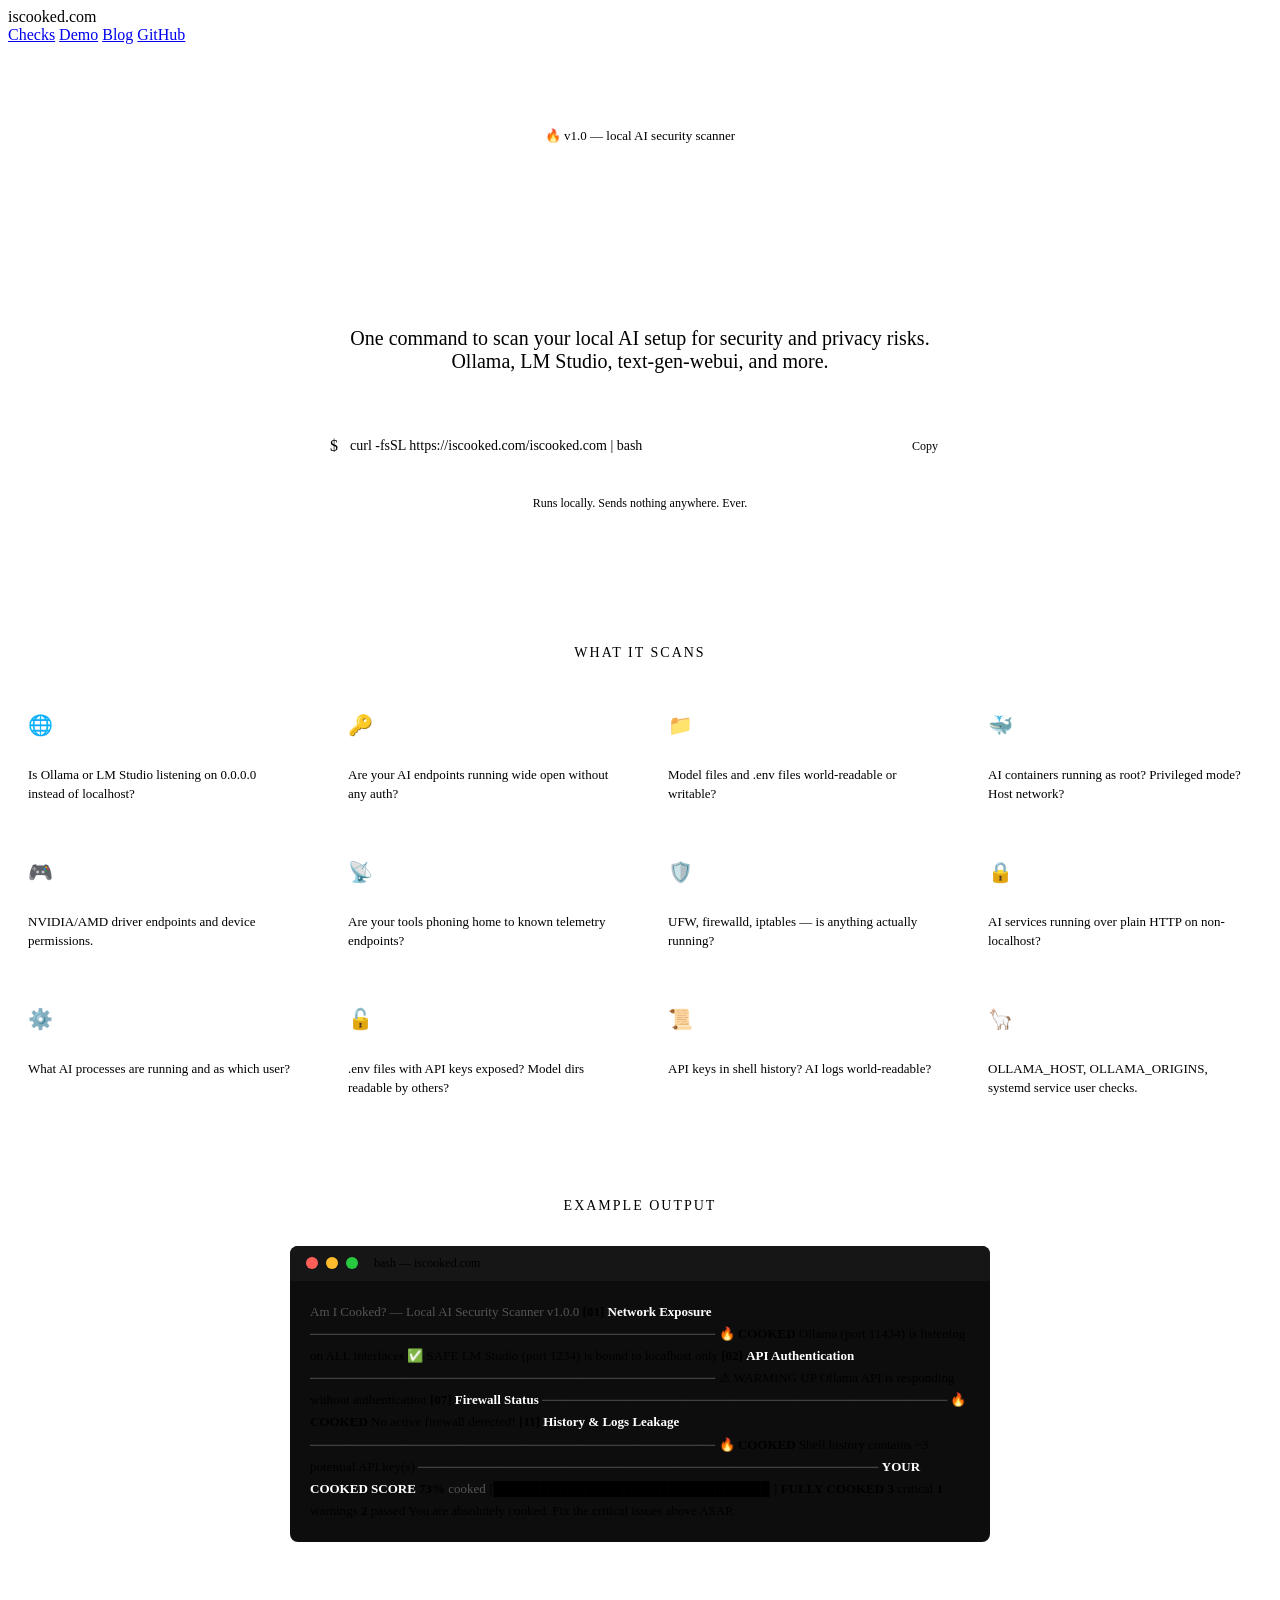
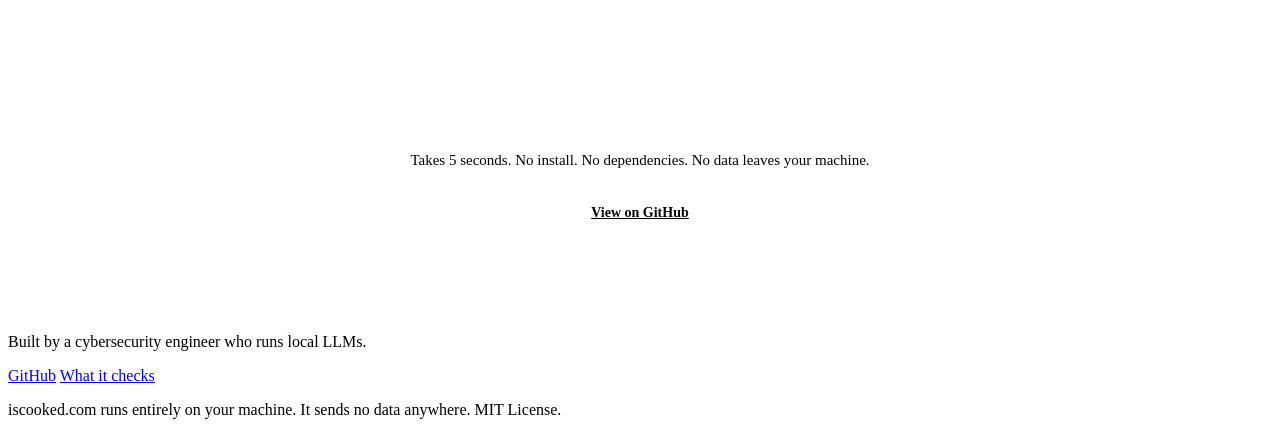
==== commit 57622328: "Fix install security hardening" ====
--- a/site/index.html
+++ b/site/index.html
@@ -220,7 +220,7 @@
                 <a href="#checks">Checks</a>
                 <a href="#demo">Demo</a>
                 <a href="/blog/">Blog</a>
-                <a href="https://github.com/dinosoup1/iscooked">GitHub</a>
+                <a href="https://github.com/johnpippett/iscooked">GitHub</a>
             </div>
         </div>
     </nav>
@@ -233,7 +233,7 @@
 
             <div class="install-box" onclick="copyInstall()">
                 <span class="install-prefix">$</span>
-                <span class="install-cmd">curl -fsSL iscooked.com/iscooked.com | bash</span>
+                <span class="install-cmd">curl -fsSL https://iscooked.com/iscooked.com | bash</span>
                 <button class="install-copy" id="copyBtn">Copy</button>
             </div>
             <p class="install-note">Runs locally. Sends nothing anywhere. Ever.</p>
@@ -358,7 +358,7 @@
         <div class="container">
             <h2>Find out if you're cooked</h2>
             <p>Takes 5 seconds. No install. No dependencies. No data leaves your machine.</p>
-            <a href="https://github.com/dinosoup1/iscooked" class="cta-btn">View on GitHub</a>
+            <a href="https://github.com/johnpippett/iscooked" class="cta-btn">View on GitHub</a>
         </div>
     </section>
 
@@ -366,7 +366,7 @@
         <div class="container">
             <p class="credibility">Built by a cybersecurity engineer who runs local LLMs.</p>
             <div class="footer-links">
-                <a href="https://github.com/dinosoup1/iscooked">GitHub</a>
+                <a href="https://github.com/johnpippett/iscooked">GitHub</a>
                 <a href="#checks">What it checks</a>
             </div>
             <p class="footer-note">iscooked.com runs entirely on your machine. It sends no data anywhere. MIT License.</p>
@@ -375,7 +375,7 @@
 
     <script>
         function copyInstall() {
-            navigator.clipboard.writeText('curl -fsSL iscooked.com/iscooked.com | bash').then(() => {
+            navigator.clipboard.writeText('curl -fsSL https://iscooked.com/iscooked.com | bash').then(() => {
                 const btn = document.getElementById('copyBtn');
                 btn.textContent = 'Copied!';
                 btn.style.color = 'var(--green)';
